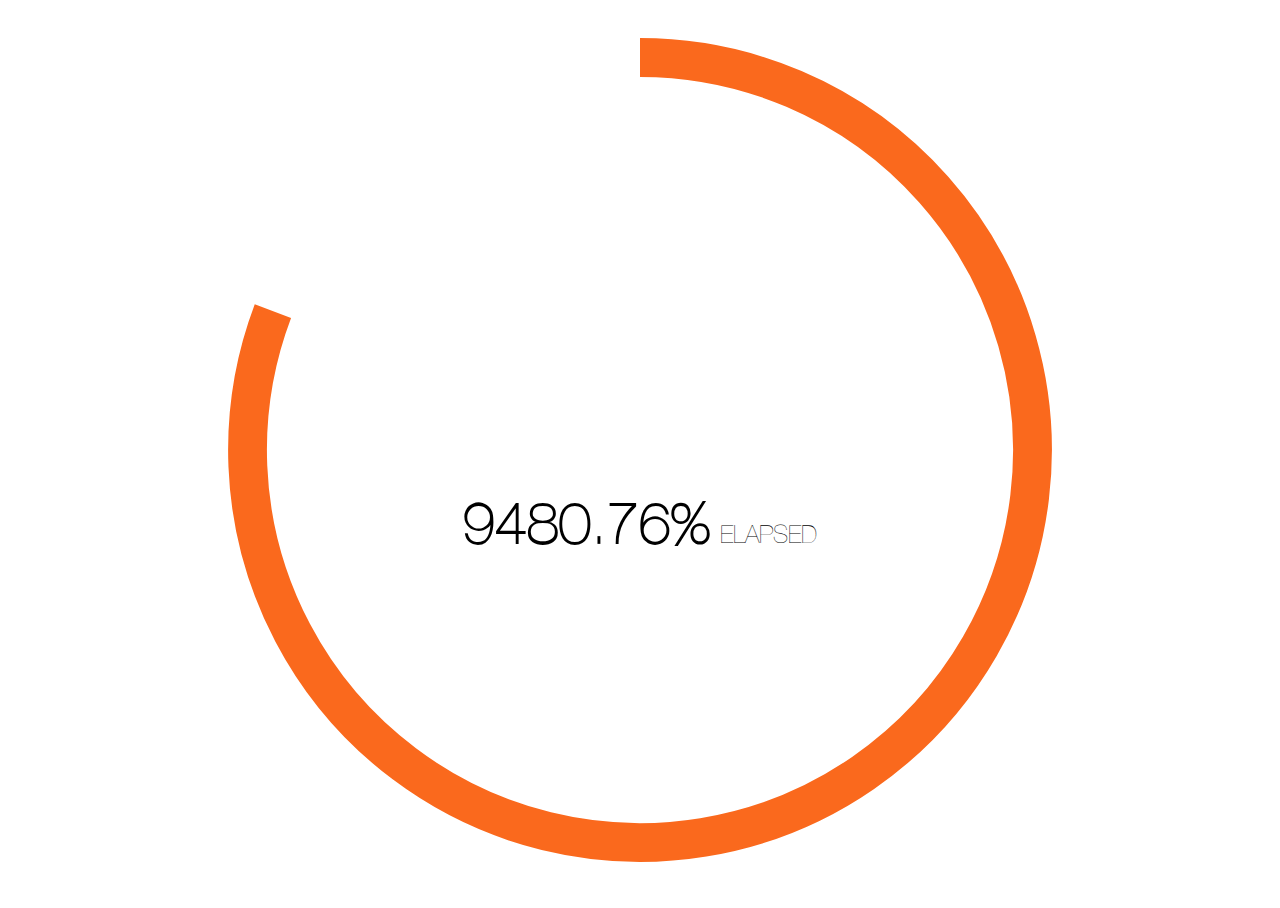
==== index.html @ 3d2592d6 "Rename file" ====
<!doctype html>
<html lang="fr">
<head>
  <meta charset="utf-8">
  <meta http-equiv="Content-Security-Policy" content="default-src *; style-src 'self' 'unsafe-inline'; script-src 'self' 'unsafe-inline' 'unsafe-eval' https://ajax.googleapis.com">
  <title>Countdown</title>
  <link rel="stylesheet" href="style.css">
  <script src="https://ajax.googleapis.com/ajax/libs/jquery/2.1.1/jquery.min.js"></script></head>
<body>
  <script src="script.js"></script>
  <div class="item">
    
  </div>
</body>
</html>
---- style.css ----
@font-face {
	font-family: "HelveticaNeue";
	src: url("HelveticaNeueUltraLight.ttf");
 }

html, body {
	height: 100%;
}

.item {
	position: absolute;
	top: 50%;
	left: 50%;
	-ms-transform: translate(-50%, -50%);
  transform: translate(-50%, -50%);
}

.item h2 {
	font-family: "HelveticaNeue";
	text-align: center;
	position: absolute;
	top: 50%;
	left: 50%;
	-ms-transform: translate(-50%, -50%);
	transform: translate(-50%, -50%);
	/* font-size: 2.5em; */
	font-weight: 400;
	font-variant: small-caps;
}
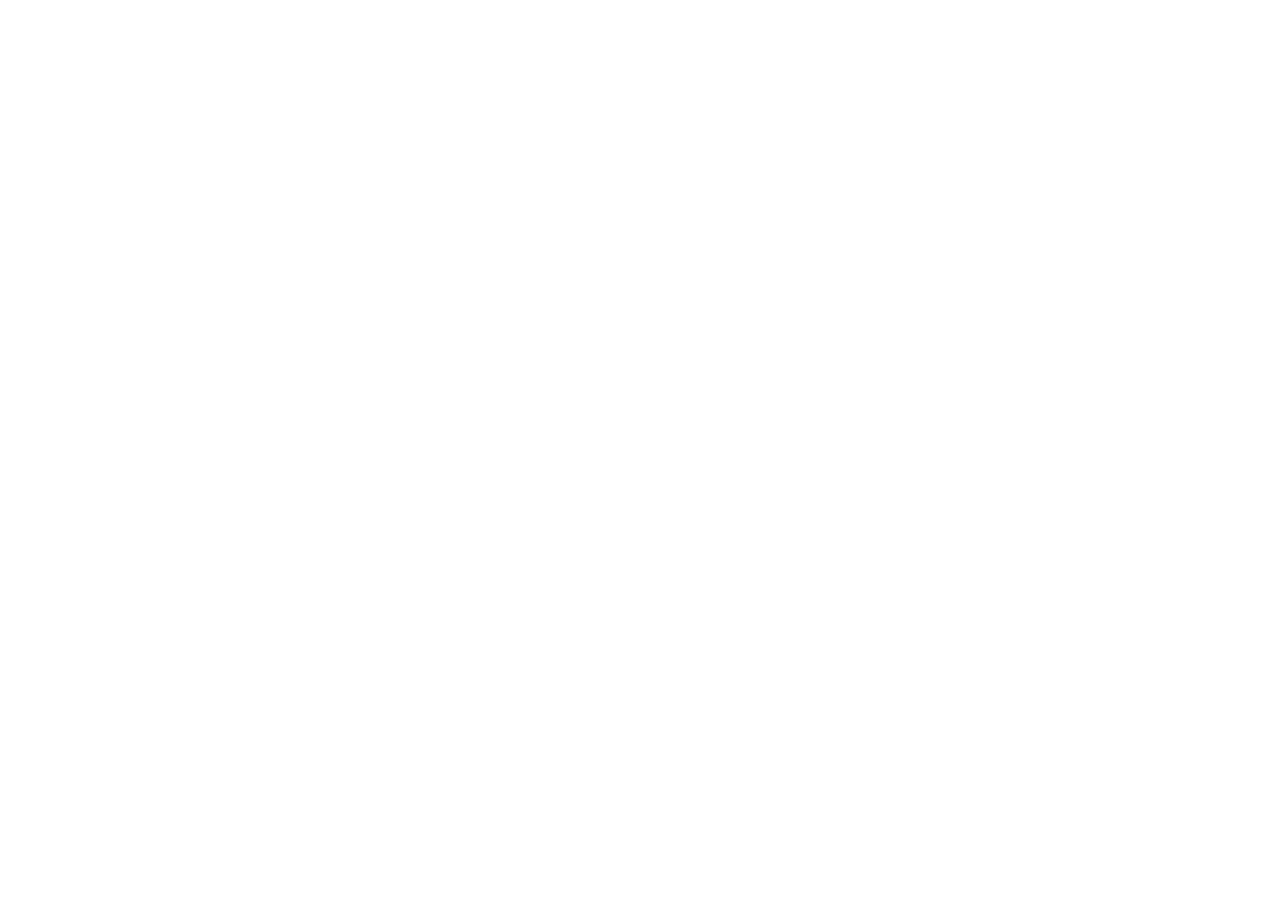
==== commit c2193e8b: "Modified ref" ====
--- a/index.html
+++ b/index.html
@@ -4,10 +4,10 @@
   <meta charset="utf-8">
   <meta http-equiv="Content-Security-Policy" content="default-src *; style-src 'self' 'unsafe-inline'; script-src 'self' 'unsafe-inline' 'unsafe-eval' https://ajax.googleapis.com">
   <title>Countdown</title>
-  <link rel="stylesheet" href="style.css">
+  <link rel="stylesheet" href="https://github.com/abardou/circular-countdown/blob/gh-pages/style.css">
   <script src="https://ajax.googleapis.com/ajax/libs/jquery/2.1.1/jquery.min.js"></script></head>
 <body>
-  <script src="script.js"></script>
+  <script src="https://github.com/abardou/circular-countdown/blob/gh-pages/script.js"></script>
   <div class="item">
     
   </div>
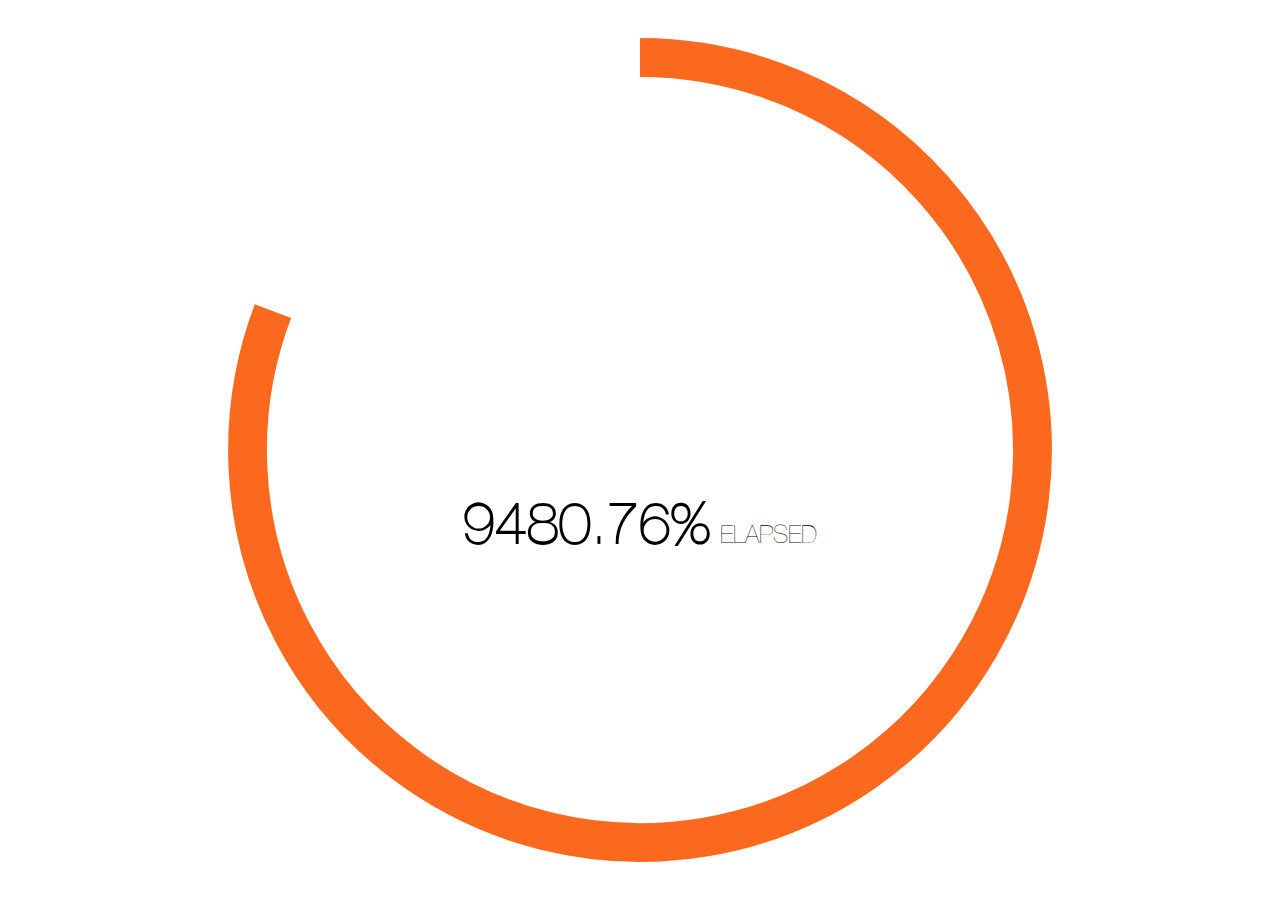
==== commit 5ec73066: "Reset refs" ====
--- a/index.html
+++ b/index.html
@@ -2,12 +2,11 @@
 <html lang="fr">
 <head>
   <meta charset="utf-8">
-  <meta http-equiv="Content-Security-Policy" content="default-src *; style-src 'self' 'unsafe-inline'; script-src 'self' 'unsafe-inline' 'unsafe-eval' https://ajax.googleapis.com">
   <title>Countdown</title>
-  <link rel="stylesheet" href="https://github.com/abardou/circular-countdown/blob/gh-pages/style.css">
+  <link rel="stylesheet" href="./style.css">
   <script src="https://ajax.googleapis.com/ajax/libs/jquery/2.1.1/jquery.min.js"></script></head>
 <body>
-  <script src="https://github.com/abardou/circular-countdown/blob/gh-pages/script.js"></script>
+  <script src="./script.js"></script>
   <div class="item">
     
   </div>
--- a/style.css
+++ b/style.css
@@ -0,0 +1,29 @@
+@font-face {
+	font-family: "HelveticaNeue";
+	src: url("HelveticaNeueUltraLight.ttf");
+ }
+
+html, body {
+	height: 100%;
+}
+
+.item {
+	position: absolute;
+	top: 50%;
+	left: 50%;
+	-ms-transform: translate(-50%, -50%);
+  transform: translate(-50%, -50%);
+}
+
+.item h2 {
+	font-family: "HelveticaNeue";
+	text-align: center;
+	position: absolute;
+	top: 50%;
+	left: 50%;
+	-ms-transform: translate(-50%, -50%);
+	transform: translate(-50%, -50%);
+	/* font-size: 2.5em; */
+	font-weight: 400;
+	font-variant: small-caps;
+}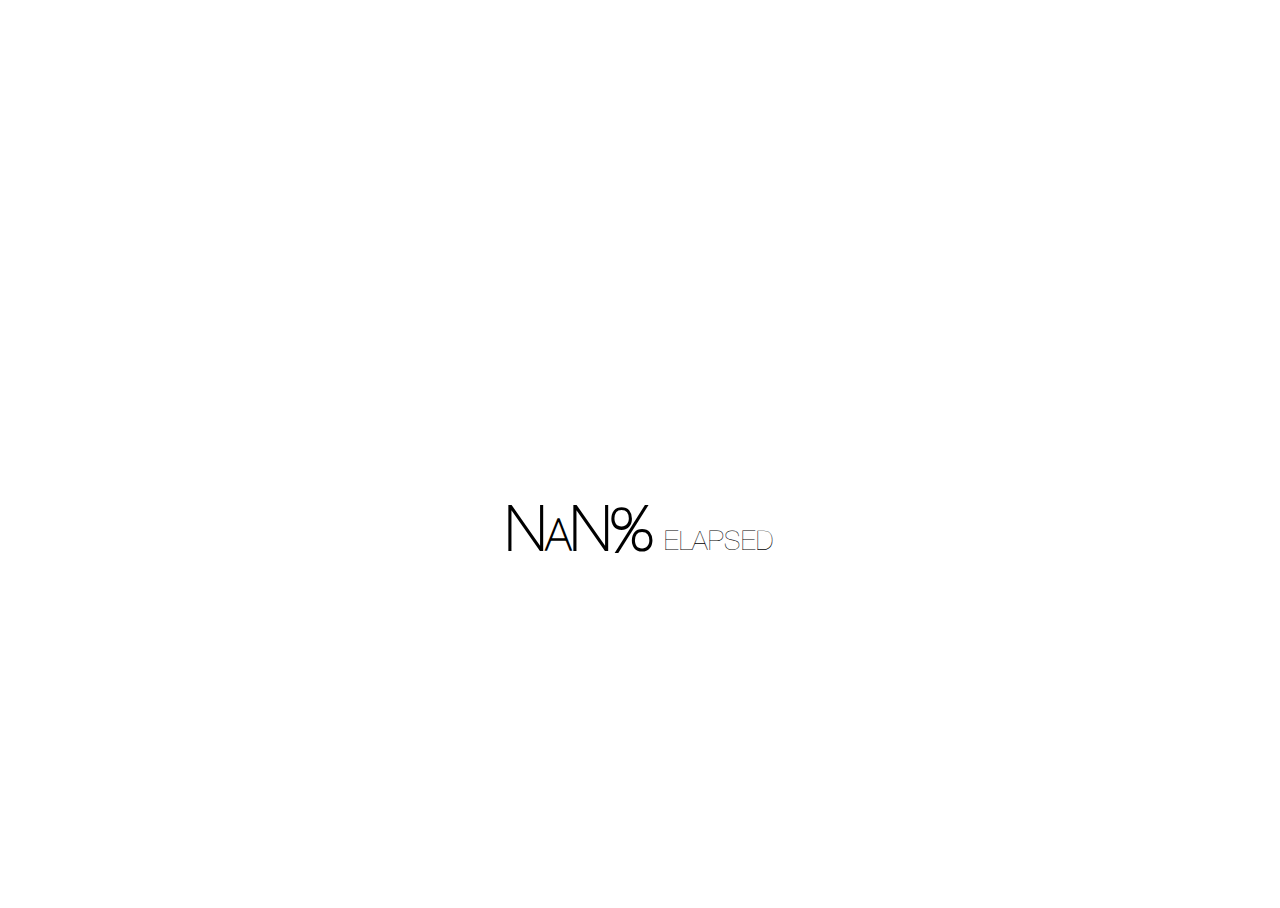
==== commit 721263c4: "Support for years and months" ====
--- a/index.html
+++ b/index.html
@@ -4,7 +4,8 @@
   <meta charset="utf-8">
   <title>Countdown</title>
   <link rel="stylesheet" href="./style.css">
-  <script src="https://ajax.googleapis.com/ajax/libs/jquery/2.1.1/jquery.min.js"></script></head>
+  <script src="https://ajax.googleapis.com/ajax/libs/jquery/2.1.1/jquery.min.js"></script>
+</head>
 <body>
   <script src="./script.js"></script>
   <div class="item">
